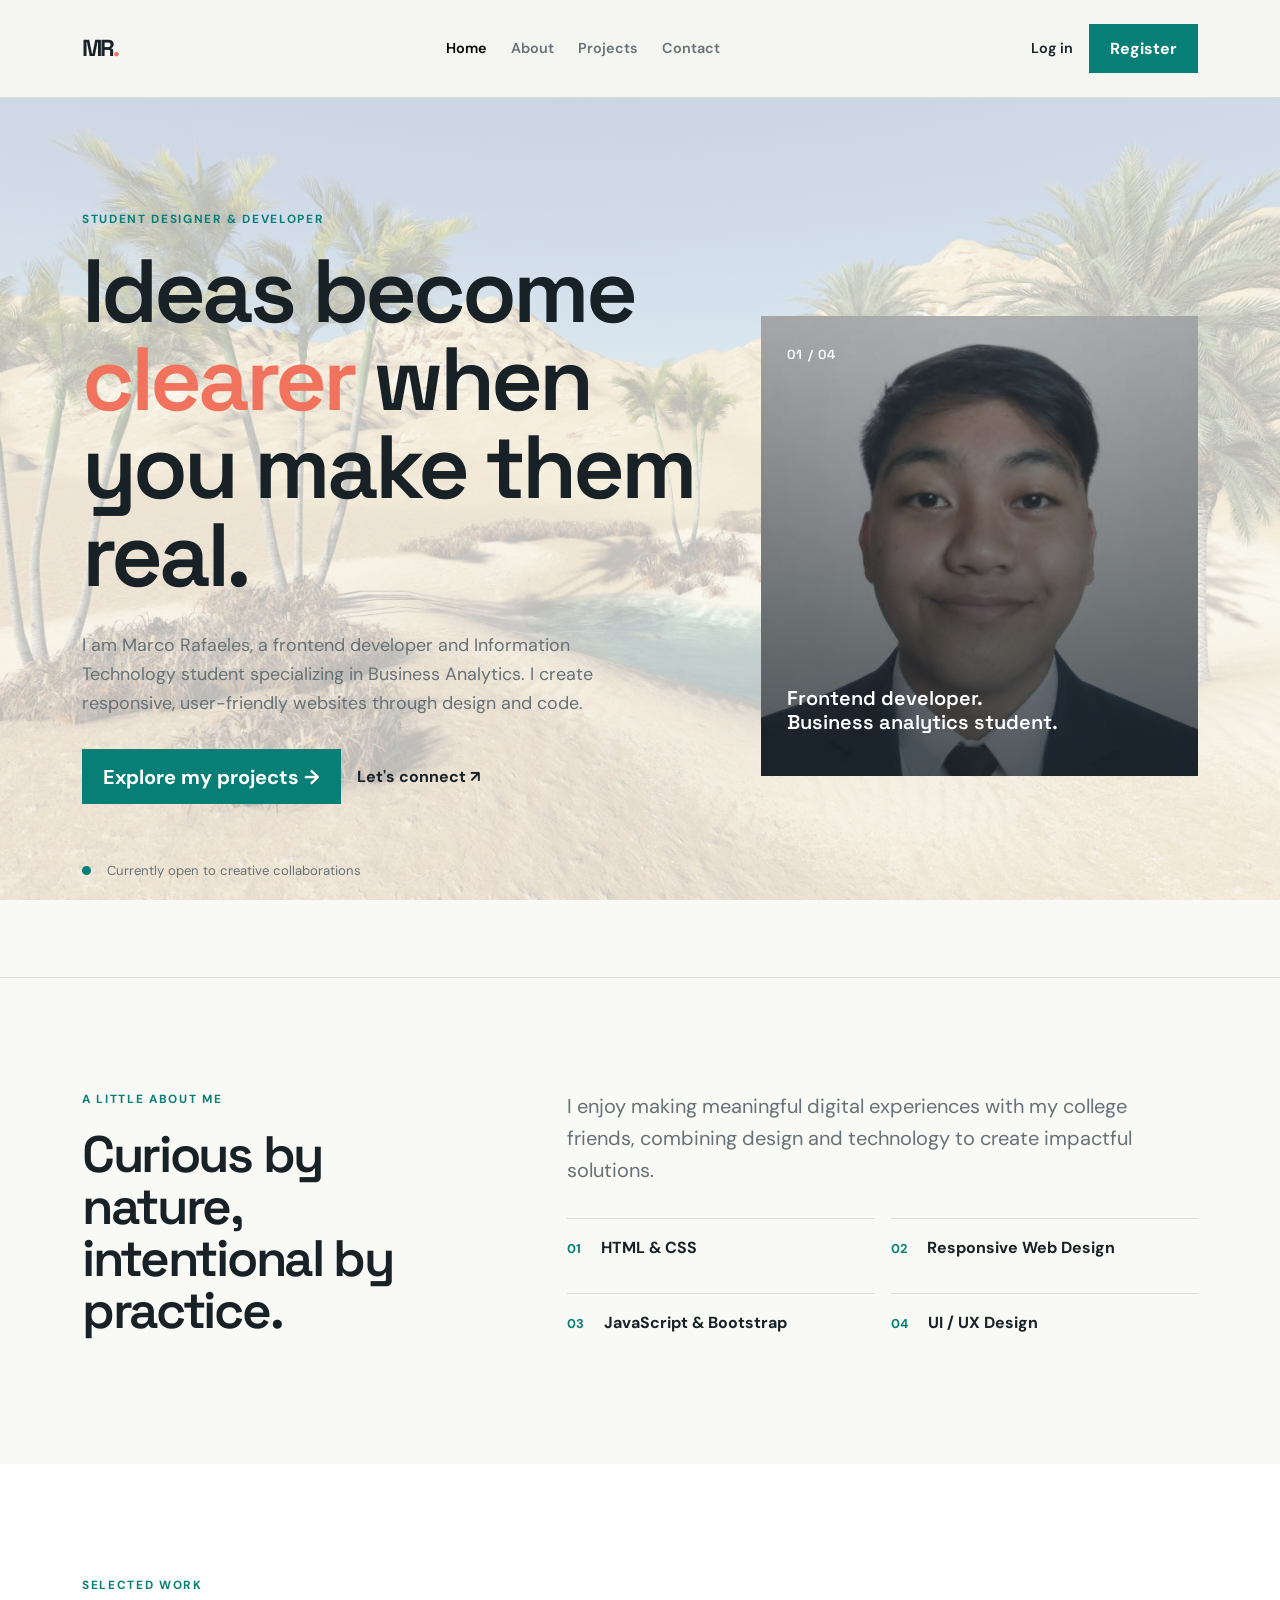
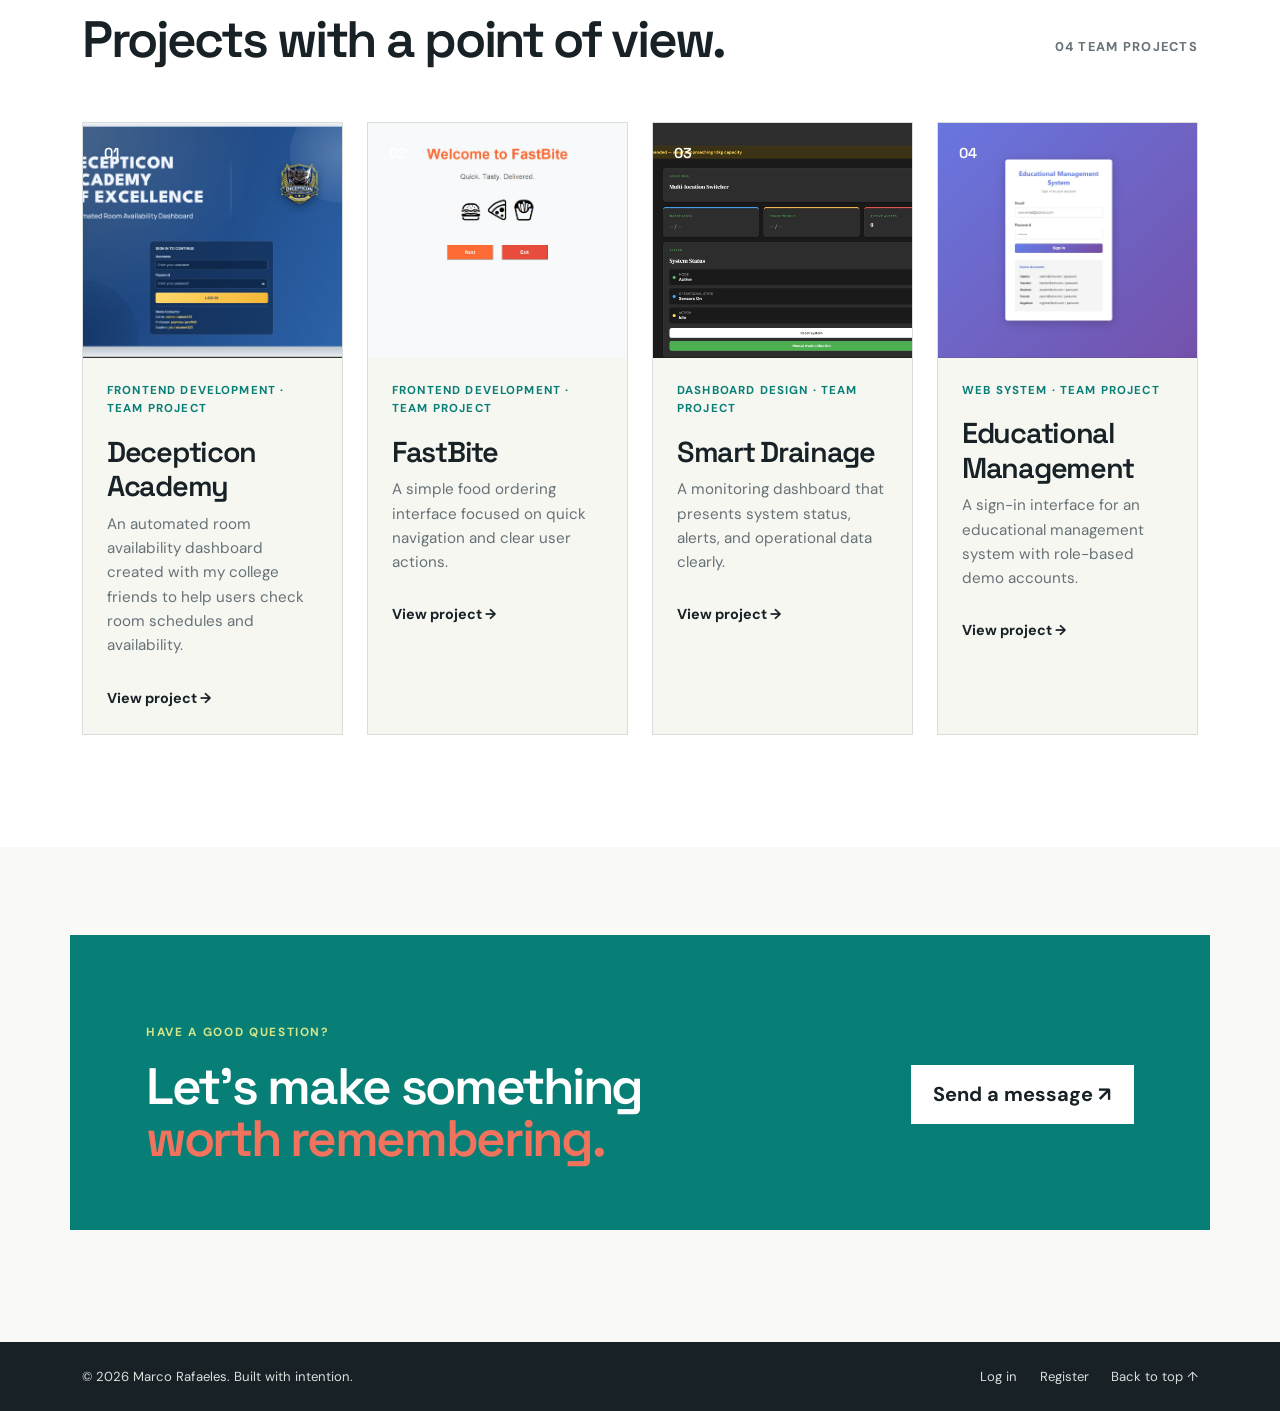
==== index.html @ c96ddc73 "first commit" ====
<!doctype html>
<html lang="en">
<head>
  <meta charset="utf-8">
  <meta name="viewport" content="width=device-width, initial-scale=1">
  <meta name="description" content="A student portfolio showcasing selected work, skills, and creative interests.">
  <title>Marco Rafaeles | Student Portfolio</title>
  <link rel="preconnect" href="https://fonts.googleapis.com">
  <link rel="preconnect" href="https://fonts.gstatic.com" crossorigin>
  <link href="https://fonts.googleapis.com/css2?family=DM+Sans:wght@400;500;600;700&family=Space+Grotesk:wght@500;600;700&display=swap" rel="stylesheet">
  <link href="https://cdn.jsdelivr.net/npm/bootstrap@5.3.8/dist/css/bootstrap.min.css" rel="stylesheet">
  <link rel="stylesheet" href="style.css">
</head>
<body>
  <header>
    <nav class="navbar navbar-expand-lg site-navbar" aria-label="Primary navigation">
      <div class="container py-3">
        <a class="navbar-brand brand-mark" href="index.html" aria-label="Marco Rafaeles home">MR<span>.</span></a>
        <button class="navbar-toggler" type="button" data-bs-toggle="collapse" data-bs-target="#mainNavigation" aria-controls="mainNavigation" aria-expanded="false" aria-label="Toggle navigation">
          <span class="navbar-toggler-icon"></span>
        </button>
        <div class="collapse navbar-collapse" id="mainNavigation">
          <ul class="navbar-nav mx-auto gap-lg-4">
            <li class="nav-item"><a class="nav-link active" aria-current="page" href="#home">Home</a></li>
            <li class="nav-item"><a class="nav-link" href="#about">About</a></li>
            <li class="nav-item"><a class="nav-link" href="#projects">Projects</a></li>
            <li class="nav-item"><a class="nav-link" href="#contact">Contact</a></li>
          </ul>
          <div class="d-flex align-items-center gap-3 mt-3 mt-lg-0">
            <a class="nav-login" href="login.html">Log in</a>
            <a class="btn btn-primary-custom" href="register.html">Register</a>
          </div>
        </div>
      </div>
    </nav>
  </header>

  <main>
    <section id="home" class="hero-section" aria-labelledby="hero-title">
      <div class="container">
        <div class="row align-items-center g-5">
          <div class="col-lg-7">
            <p class="eyebrow">Student designer &amp; developer</p>
            <h1 id="hero-title">Ideas become <span>clearer</span> when you make them real.</h1>
            <p class="hero-copy">
              I am Marco Rafaeles, a frontend developer and Information Technology
              student specializing in Business Analytics. I create responsive,
              user-friendly websites through design and code.
            </p>
            <div class="hero-actions d-flex flex-wrap align-items-center gap-3">
              <a class="btn btn-primary-custom btn-lg" href="#projects">Explore my projects <span aria-hidden="true">&#8594;</span></a>
              <a class="text-link" href="#contact">Let&apos;s connect <span aria-hidden="true">&#8599;</span></a>
            </div>
            <div class="hero-note d-flex align-items-center gap-3">
              <span class="status-dot" aria-hidden="true"></span>
              <span>Currently open to creative collaborations</span>
            </div>
          </div>
          <div class="col-lg-5">
            <div class="hero-panel" aria-label="Portrait of Marco Rafaeles">
              <img class="hero-panel-image" src="images/e9b39493-2dcf-456f-a53b-76777ff796be.jpg" alt="Marco Rafaeles wearing a suit and tie">
              <span class="panel-number">01 / 04</span>
              <p class="panel-caption">Frontend developer.<br>Business analytics student.</p>
            </div>
          </div>
        </div>
      </div>
    </section>

    <section id="about" class="about-section section-padding" aria-labelledby="about-title">
      <div class="container">
        <div class="row g-5">
          <div class="col-lg-4">
            <p class="eyebrow">A little about me</p>
            <h2 id="about-title">Curious by nature, intentional by practice.</h2>
          </div>
          <div class="col-lg-7 offset-lg-1">
            <p class="section-lead">I enjoy making meaningful digital experiences with my college friends, combining design and technology to create impactful solutions.</p>
            <div class="skills-list row g-3 mt-3" aria-label="Skills">
              <div class="col-sm-6"><div class="skill-item"><span>01</span> HTML &amp; CSS</div></div>
              <div class="col-sm-6"><div class="skill-item"><span>02</span> Responsive Web Design</div></div>
              <div class="col-sm-6"><div class="skill-item"><span>03</span> JavaScript &amp; Bootstrap</div></div>
              <div class="col-sm-6"><div class="skill-item"><span>04</span> UI / UX Design</div></div>
            </div>
          </div>
        </div>
      </div>
    </section>

    <section id="projects" class="projects-section section-padding" aria-labelledby="projects-title">
      <div class="container">
        <div class="section-heading d-flex flex-wrap justify-content-between align-items-end gap-3 mb-5">
          <div>
            <p class="eyebrow">Selected work</p>
            <h2 id="projects-title">Projects with a point of view.</h2>
          </div>
          <p class="section-count">04 team projects</p>
        </div>
        <div class="row g-4">
          <div class="col-md-6 col-lg-3">
            <article class="project-card">
              <div class="project-visual project-image"><span>01</span><img src="images/e646ab66-7ddd-44ec-93c0-6b48bc91d624.jpg" alt="Decepticon Academy automated room availability dashboard login screen"></div>
              <div class="project-content"><p class="project-type">Frontend development · Team project</p><h3>Decepticon Academy</h3><p>An automated room availability dashboard created with my college friends to help users check room schedules and availability.</p><a class="project-link" href="#contact">View project <span aria-hidden="true">&#8594;</span></a></div>
            </article>
          </div>
          <div class="col-md-6 col-lg-3">
            <article class="project-card">
              <div class="project-visual project-image"><span>02</span><img src="images/4e2a9f1a-b416-4177-a3cf-22d598fee0ac.jpg" alt="FastBite food ordering welcome screen"></div>
              <div class="project-content"><p class="project-type">Frontend development · Team project</p><h3>FastBite</h3><p>A simple food ordering interface focused on quick navigation and clear user actions.</p><a class="project-link" href="#contact">View project <span aria-hidden="true">&#8594;</span></a></div>
            </article>
          </div>
          <div class="col-md-6 col-lg-3">
            <article class="project-card">
              <div class="project-visual project-image"><span>03</span><img src="images/bbd055f2-2432-4e23-b7dd-f5788bca192e.jpg" alt="Smart Drainage monitoring dashboard"></div>
              <div class="project-content"><p class="project-type">Dashboard design · Team project</p><h3>Smart Drainage</h3><p>A monitoring dashboard that presents system status, alerts, and operational data clearly.</p><a class="project-link" href="#contact">View project <span aria-hidden="true">&#8594;</span></a></div>
            </article>
          </div>
          <div class="col-md-6 col-lg-3">
            <article class="project-card">
              <div class="project-visual project-image"><span>04</span><img src="images/cd2a3985-8fb8-428c-80a0-3ee1ccfcae06.jpg" alt="Educational Management System sign-in screen"></div>
              <div class="project-content"><p class="project-type">Web system · Team project</p><h3>Educational Management</h3><p>A sign-in interface for an educational management system with role-based demo accounts.</p><a class="project-link" href="#contact">View project <span aria-hidden="true">&#8594;</span></a></div>
            </article>
          </div>
        </div>
      </div>
    </section>

    <section id="contact" class="contact-section section-padding" aria-labelledby="contact-title">
      <div class="container">
        <div class="contact-panel row align-items-center g-4">
          <div class="col-lg-8"><p class="eyebrow">Have a good question?</p><h2 id="contact-title">Let&apos;s make something<br><span>worth remembering.</span></h2></div>
          <div class="col-lg-4 text-lg-end"><a class="btn btn-light-custom btn-lg" href="mailto:hello@marcorafaeles.example">Send a message <span aria-hidden="true">&#8599;</span></a></div>
        </div>
      </div>
    </section>
  </main>

  <footer class="site-footer">
    <div class="container d-flex flex-wrap justify-content-between align-items-center gap-3">
      <p class="mb-0">&copy; 2026 Marco Rafaeles. Built with intention.</p>
      <div class="footer-links"><a href="login.html">Log in</a><a href="register.html">Register</a><a href="#home">Back to top &uarr;</a></div>
    </div>
  </footer>

  <script src="https://cdn.jsdelivr.net/npm/bootstrap@5.3.8/dist/js/bootstrap.bundle.min.js"></script>
</body>
</html>
---- style.css ----
:root {
  --ink: #172126;
  --muted: #667277;
  --paper: #f7f7f2;
  --surface: #ffffff;
  --line: #d9dedb;
  --teal: #087f76;
  --teal-dark: #075d59;
  --coral: #f1735d;
  --blue: #cfe4ec;
  --lime: #d4e68a;
  --shadow: 0 18px 45px rgba(23, 33, 38, 0.08);
}

* { box-sizing: border-box; }
html { scroll-behavior: smooth; }
body { margin: 0; color: var(--ink); background: linear-gradient(rgba(247, 247, 242, .74), rgba(247, 247, 242, .74)), url("images/2a4eeed4-9c9c-435d-a965-3b5366624848.jpg") center / cover fixed no-repeat; font-family: "DM Sans", sans-serif; line-height: 1.6; }
a { color: inherit; }
a:focus-visible, button:focus-visible, input:focus-visible { outline: 3px solid var(--coral); outline-offset: 4px; }
.site-navbar { background: rgba(247, 247, 242, 0.96); border-bottom: 1px solid var(--line); }
.brand-mark { color: var(--ink); font: 700 1.45rem/1 "Space Grotesk", sans-serif; text-decoration: none; letter-spacing: -0.08em; }
.brand-mark span, h1 span, h2 span { color: var(--coral); }
.navbar-toggler { border: 1px solid var(--ink); border-radius: 0; padding: .45rem .6rem; }
.navbar-toggler:focus { box-shadow: none; }
.navbar-toggler-icon { background-image: linear-gradient(var(--ink), var(--ink)), linear-gradient(var(--ink), var(--ink)), linear-gradient(var(--ink), var(--ink)); background-size: 100% 2px, 100% 2px, 100% 2px; background-position: center top, center, center bottom; }
.nav-link { color: var(--muted); font-size: .9rem; font-weight: 600; padding-inline: 0 !important; }
.nav-link:hover, .nav-link.active, .nav-login:hover { color: var(--teal); }
.nav-login { color: var(--ink); font-size: .9rem; font-weight: 600; text-decoration: none; }
.btn { border-radius: 0; font-weight: 700; transition: transform .2s ease, background-color .2s ease; }
.btn:hover { transform: translateY(-2px); }
.btn-primary-custom { background: var(--teal); border: 1px solid var(--teal); color: #fff; padding: .72rem 1.25rem; }
.btn-primary-custom:hover { background: var(--teal-dark); border-color: var(--teal-dark); color: #fff; }
.hero-section { min-height: 680px; display: flex; align-items: center; padding: 7rem 0 6rem; }
.eyebrow { color: var(--teal); font-size: .74rem; font-weight: 700; letter-spacing: .14em; margin-bottom: 1.2rem; text-transform: uppercase; }
h1, h2, h3 { font-family: "Space Grotesk", sans-serif; font-weight: 600; letter-spacing: -.045em; }
h1 { font-size: clamp(3.3rem, 7vw, 6.2rem); line-height: .98; max-width: 780px; }
h2 { font-size: clamp(2.3rem, 4vw, 4rem); line-height: 1.02; }
.hero-copy { color: var(--muted); font-size: 1.12rem; max-width: 570px; margin: 2rem 0; }
.text-link, .project-link, .back-link { color: var(--ink); font-weight: 700; text-decoration: none; }
.text-link:hover, .project-link:hover, .back-link:hover { color: var(--teal); }
.hero-note { color: var(--muted); font-size: .82rem; margin-top: 3.5rem; }
.status-dot { background: var(--teal); border-radius: 50%; display: inline-block; height: 9px; width: 9px; }
.hero-panel { background: var(--ink); min-height: 460px; padding: 1.6rem; position: relative; overflow: hidden; }
.hero-panel-image { height: 100%; inset: 0; object-fit: cover; object-position: center 22%; position: absolute; width: 100%; }
.hero-panel::after { background: linear-gradient(180deg, rgba(23, 33, 38, .16), rgba(23, 33, 38, .68)); content: ""; inset: 0; position: absolute; }
.panel-number { color: #fff; font: 600 .82rem "Space Grotesk", sans-serif; letter-spacing: .1em; }
.panel-number, .panel-caption { position: relative; z-index: 1; }
.panel-caption { color: #fff; font: 600 1.25rem/1.2 "Space Grotesk", sans-serif; position: absolute; bottom: 1.6rem; left: 1.6rem; }
.section-padding { padding: 7rem 0; }
.about-section { border-top: 1px solid var(--line); }
.section-lead { color: var(--muted); font-size: 1.25rem; max-width: 650px; }
.skill-item { border-top: 1px solid var(--line); font-weight: 700; padding: 1rem 0; }
.skill-item span { color: var(--teal); font-size: .8rem; margin-right: 1rem; }
.projects-section { background: var(--surface); }
.section-count { color: var(--muted); font-size: .8rem; font-weight: 700; text-transform: uppercase; letter-spacing: .1em; }
.project-card { border: 1px solid var(--line); height: 100%; background: var(--paper); transition: transform .2s ease, box-shadow .2s ease; }
.project-card:hover { transform: translateY(-5px); box-shadow: var(--shadow); }
.project-visual { height: 235px; overflow: hidden; padding: 1.3rem; position: relative; }
.project-visual > span { font: 600 .9rem "Space Grotesk", sans-serif; }
.project-image { background: var(--blue); padding: 0; }
.project-image > span { color: #fff; left: 1.3rem; position: absolute; top: 1.3rem; z-index: 1; }
.project-image img { display: block; height: 100%; object-fit: cover; object-position: center; width: 100%; }
.visual-coral { background: var(--coral); }.visual-blue { background: var(--blue); }.visual-lime { background: var(--lime); }
.visual-line { border-top: 2px solid var(--ink); position: absolute; left: 10%; right: 10%; top: 52%; transform: rotate(-24deg); }
.visual-grid { background-image: linear-gradient(var(--ink) 1px, transparent 1px), linear-gradient(90deg, var(--ink) 1px, transparent 1px); background-size: 30px 30px; inset: 20% 12%; opacity: .28; position: absolute; transform: rotate(12deg); }
.visual-circle { border: 2px solid var(--ink); border-radius: 50%; height: 170px; position: absolute; right: -20px; top: 35px; width: 170px; }.visual-circle::after { border: 2px solid var(--ink); border-radius: 50%; content: ""; inset: 25px; position: absolute; }
.project-content { padding: 1.5rem; }.project-type { color: var(--teal); font-size: .72rem; font-weight: 700; letter-spacing: .1em; text-transform: uppercase; }.project-content h3 { font-size: 1.8rem; margin: 1rem 0 .5rem; }.project-content p:not(.project-type) { color: var(--muted); font-size: .95rem; }.project-link { display: inline-block; font-size: .9rem; margin-top: .8rem; }
.contact-panel { background: var(--teal); color: #fff; padding: 4rem; }.contact-panel .eyebrow { color: var(--lime); }.contact-panel h2 { margin-bottom: 0; }.btn-light-custom { background: #fff; color: var(--ink); padding: .85rem 1.35rem; }.btn-light-custom:hover { background: var(--lime); color: var(--ink); }
.site-footer { background: var(--ink); color: #d9dedb; font-size: .82rem; padding: 1.5rem 0; }.footer-links { display: flex; flex-wrap: wrap; gap: 1.4rem; }.footer-links a { text-decoration: none; }.footer-links a:hover { color: var(--lime); }
.auth-page { min-height: 100vh; display: flex; flex-direction: column; }.auth-header { align-items: center; display: flex; justify-content: space-between; padding: 2rem max(1.5rem, 5vw); }.back-link { font-size: .88rem; }.auth-main { align-items: center; display: flex; flex: 1; justify-content: center; padding: 3rem 1.5rem 5rem; }.auth-card { background: var(--surface); border: 1px solid var(--line); box-shadow: var(--shadow); max-width: 480px; padding: 3rem; width: 100%; }.auth-card h1 { font-size: clamp(2.3rem, 6vw, 3.6rem); }.auth-intro { color: var(--muted); margin: 1rem 0 2rem; }.form-field { margin-bottom: 1.3rem; }.form-field label { display: block; font-size: .88rem; font-weight: 700; margin-bottom: .45rem; }.form-field input { background: var(--paper); border: 1px solid var(--line); border-radius: 0; color: var(--ink); padding: .78rem .9rem; width: 100%; }.form-field input:focus { border-color: var(--teal); box-shadow: 0 0 0 3px rgba(8, 127, 118, .12); outline: none; }.form-field small { color: var(--muted); display: block; font-size: .76rem; margin-top: .35rem; }.label-row { align-items: center; display: flex; justify-content: space-between; }.label-row a, .switch-auth a, .custom-check a { color: var(--teal); font-weight: 700; }.label-row a { font-size: .76rem; }.custom-check { color: var(--muted); font-size: .82rem; margin: .5rem 0 1.5rem; }.custom-check .form-check-input { border-color: var(--line); border-radius: 0; }.custom-check .form-check-input:checked { background-color: var(--teal); border-color: var(--teal); }.auth-submit { padding: .85rem; }.switch-auth { color: var(--muted); font-size: .86rem; margin: 1.8rem 0 0; text-align: center; }.auth-footer { color: var(--muted); font-size: .78rem; padding: 1.5rem; text-align: center; }


@media (max-width: 991.98px) { .hero-section { min-height: auto; padding: 5rem 0; }.hero-panel { min-height: 360px; }.contact-panel { padding: 3rem; } }
@media (max-width: 575.98px) { .section-padding { padding: 5rem 0; }.hero-section { padding: 4rem 0; } h1 { font-size: 3.35rem; }.hero-panel { min-height: 300px; }.auth-card { padding: 2rem 1.4rem; }.auth-header { padding: 1.5rem; }.contact-panel { padding: 2rem 1.4rem; } }

@media (prefers-reduced-motion: reduce) { html { scroll-behavior: auto; } *, *::before, *::after { transition-duration: .01ms !important; } }
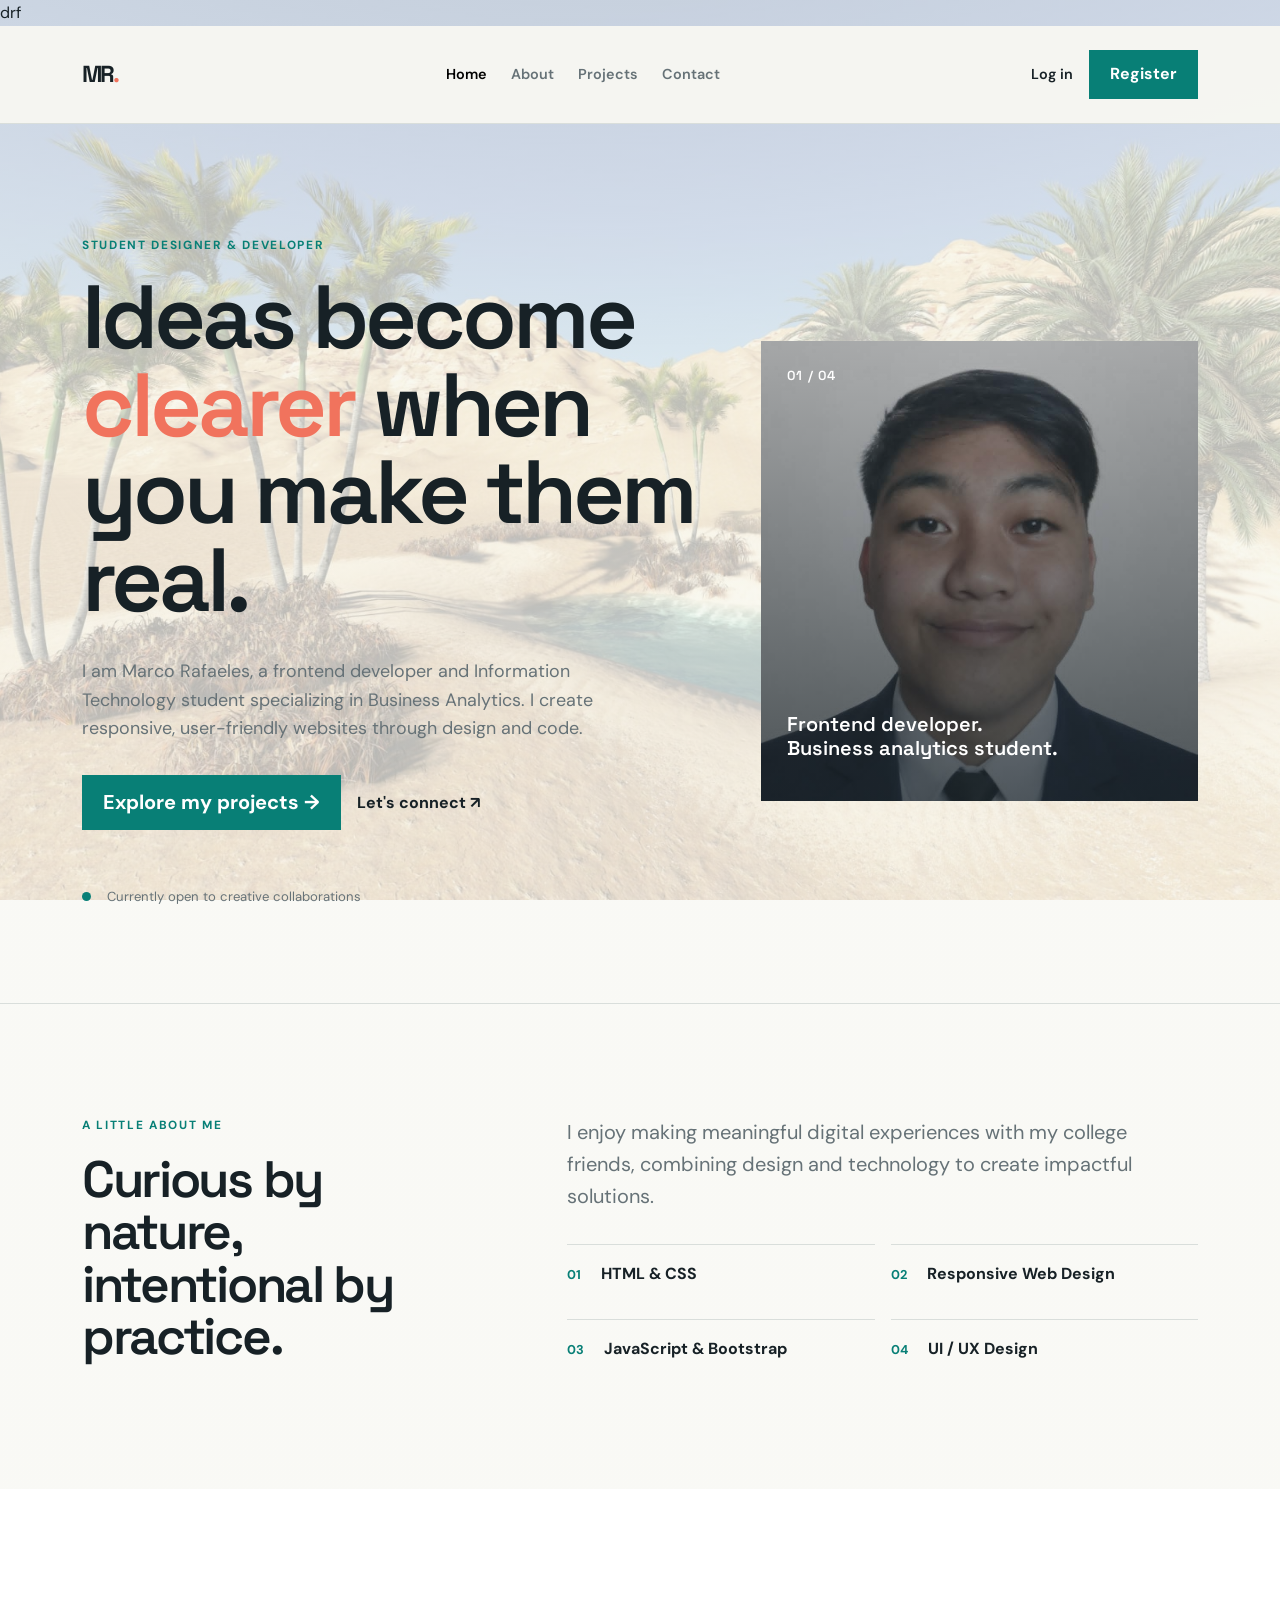
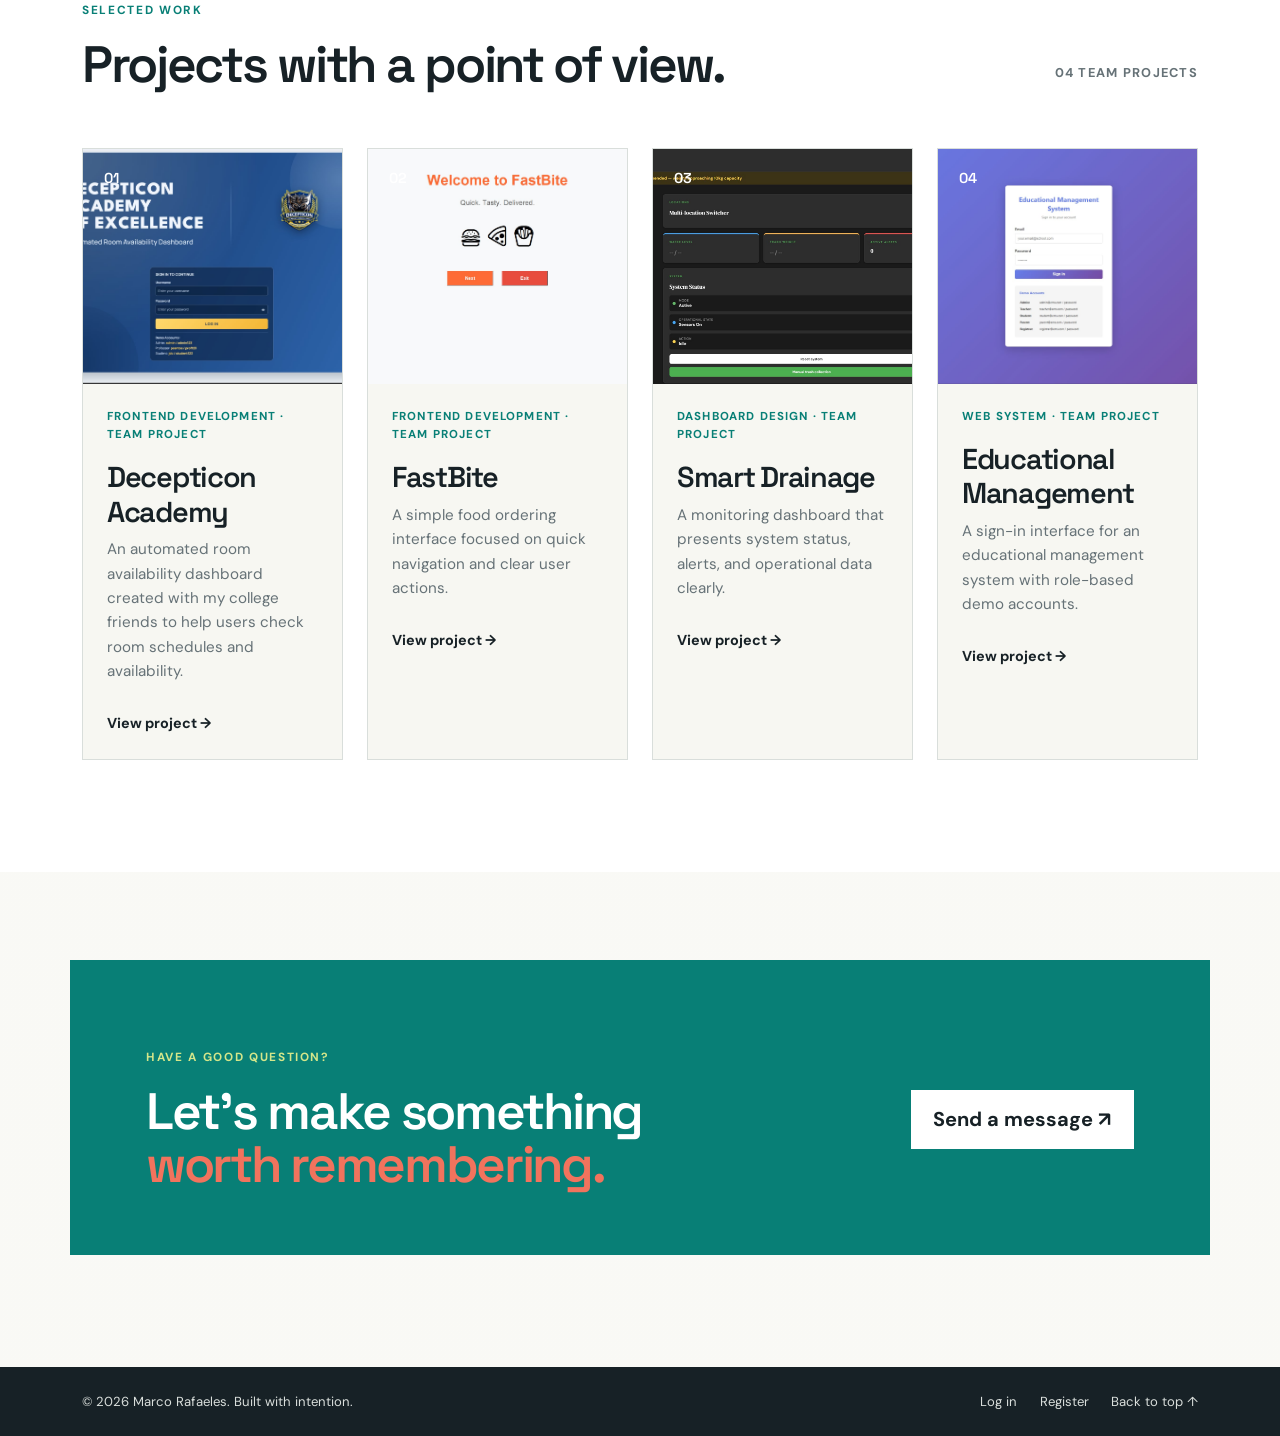
==== commit 23213c2b: "Initial Commit" ====
--- a/index.html
+++ b/index.html
@@ -1,4 +1,4 @@
-<!doctype html>
+drf<!doctype html>
 <html lang="en">
 <head>
   <meta charset="utf-8">
